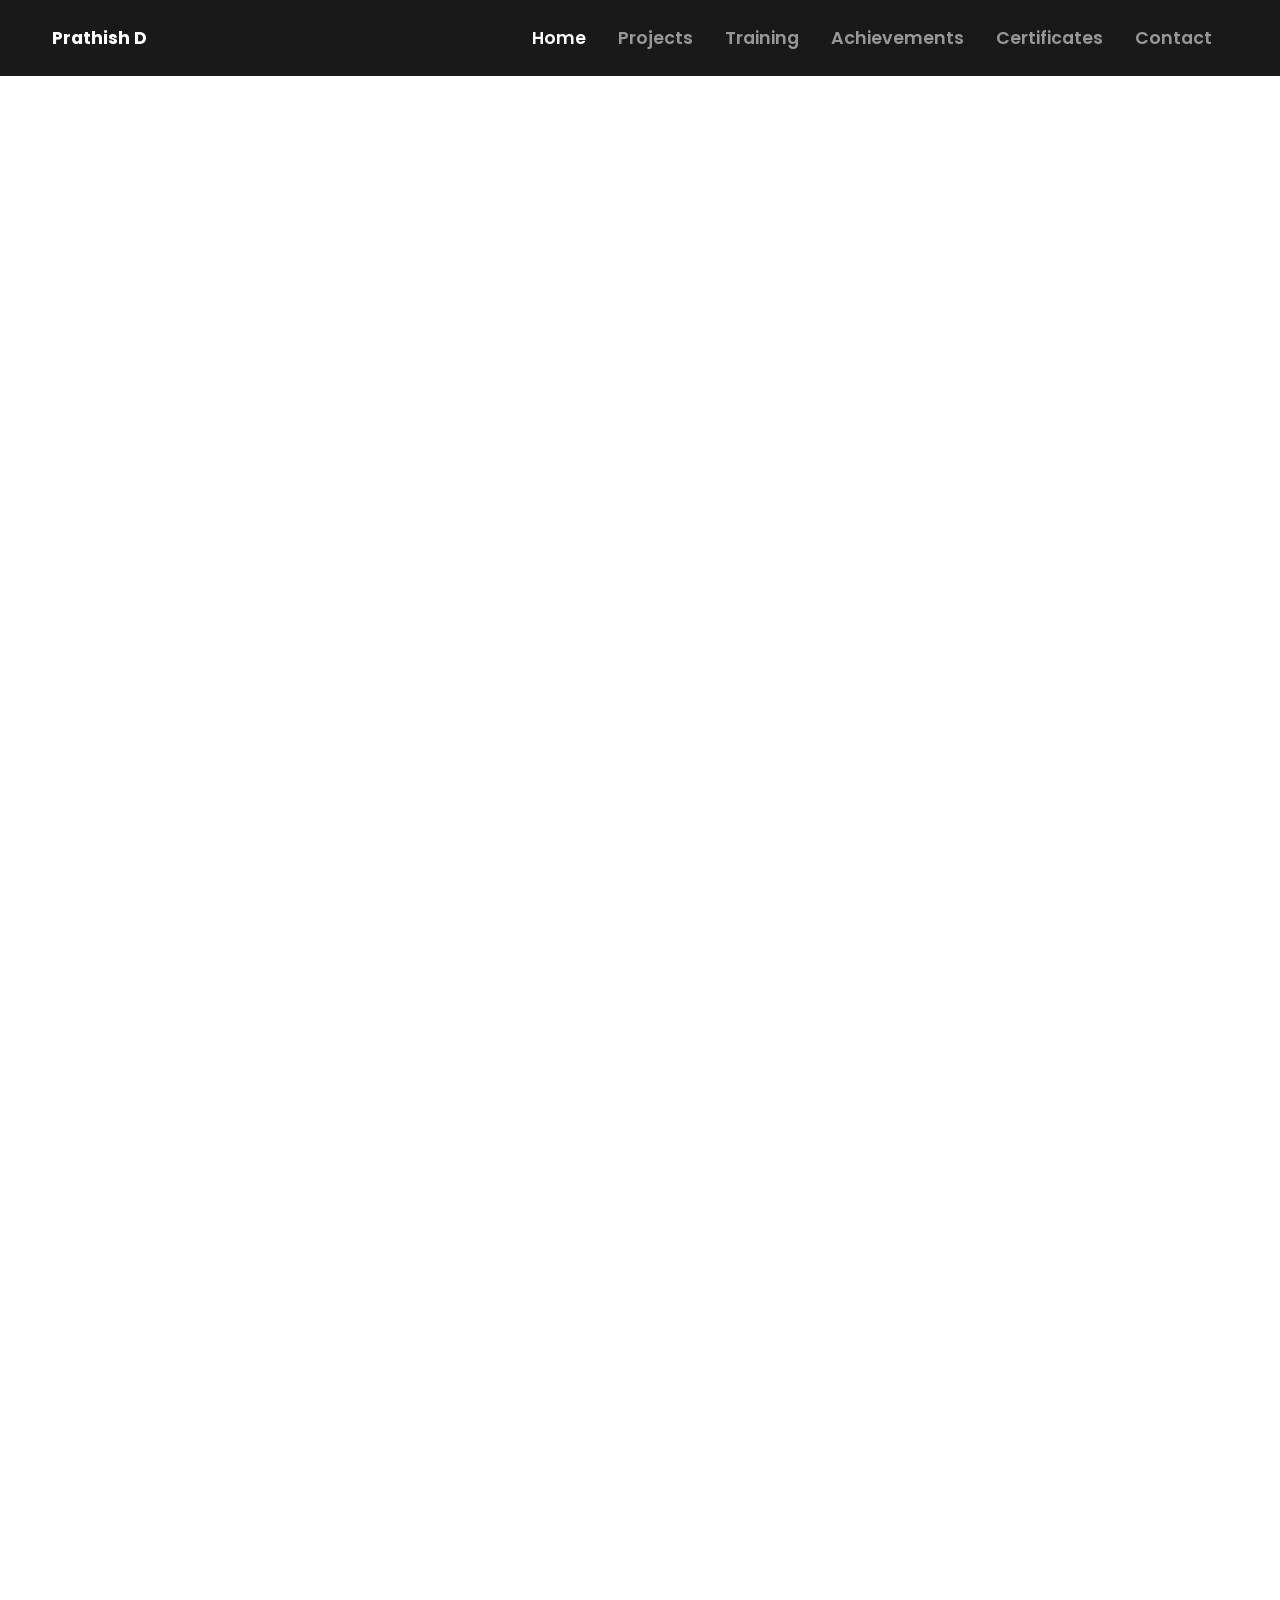
==== index.html @ bc755d8d "added website code from vscode" ====
<!DOCTYPE html>
<html lang="en">
<head>
    <meta charset="UTF-8">
    <meta name="viewport" content="width=device-width, initial-scale=1.0">
    <title>D PRATHISH - Portfolio</title>
    <meta http-equiv="refresh" content="0; url=pages/home.html">
</head>
<body>
    <p>Redirecting to <a href="pages/home.html">Portfolio Home</a>...</p>
</body>
</html>
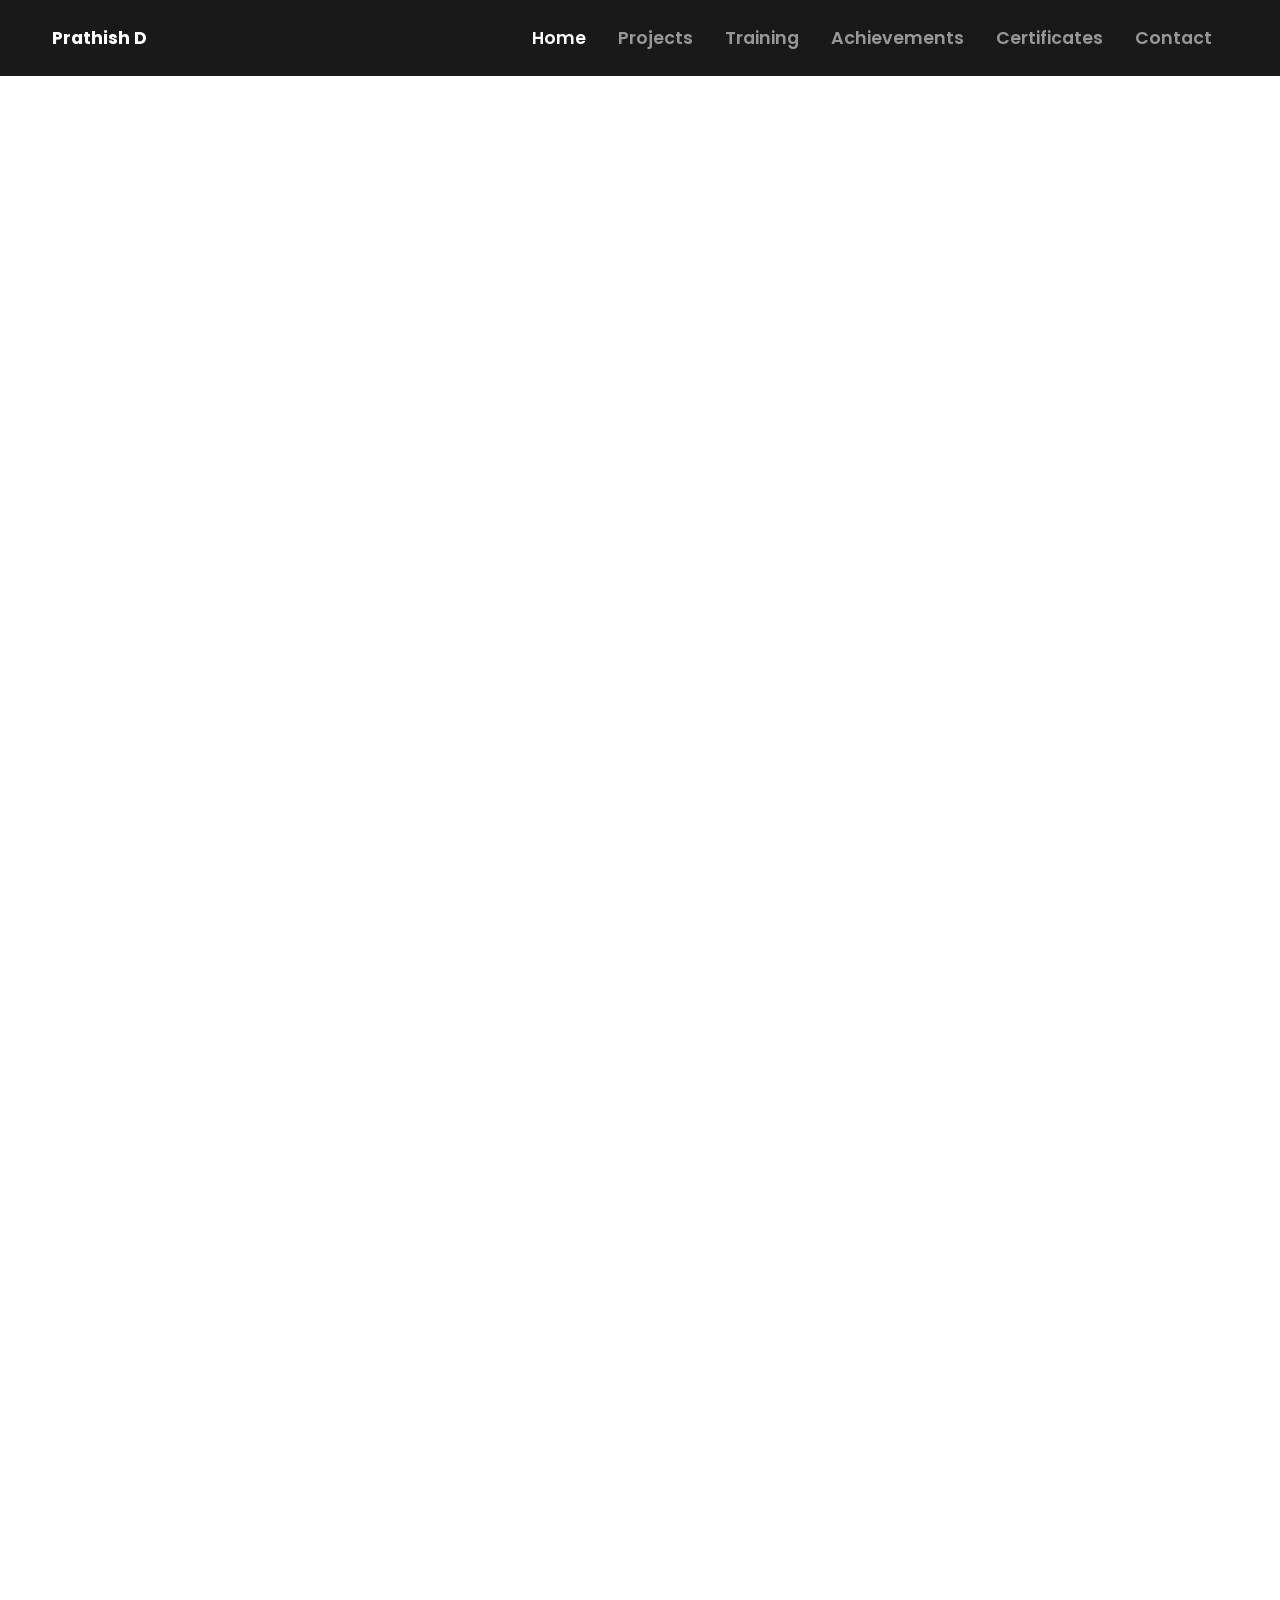
==== commit c80734d7: "Add files via upload" ====
--- a/index.html
+++ b/index.html
@@ -1,12 +1,12 @@
-<!DOCTYPE html>
-<html lang="en">
-<head>
-    <meta charset="UTF-8">
-    <meta name="viewport" content="width=device-width, initial-scale=1.0">
-    <title>D PRATHISH - Portfolio</title>
-    <meta http-equiv="refresh" content="0; url=pages/home.html">
-</head>
-<body>
-    <p>Redirecting to <a href="pages/home.html">Portfolio Home</a>...</p>
-</body>
-</html>
+<!DOCTYPE html>
+<html lang="en">
+<head>
+    <meta charset="UTF-8">
+    <meta name="viewport" content="width=device-width, initial-scale=1.0">
+    <title>D PRATHISH - Portfolio</title>
+    <meta http-equiv="refresh" content="0; url=pages/home.html">
+</head>
+<body>
+    <p>Redirecting to <a href="pages/home.html">Portfolio Home</a>...</p>
+</body>
+</html>
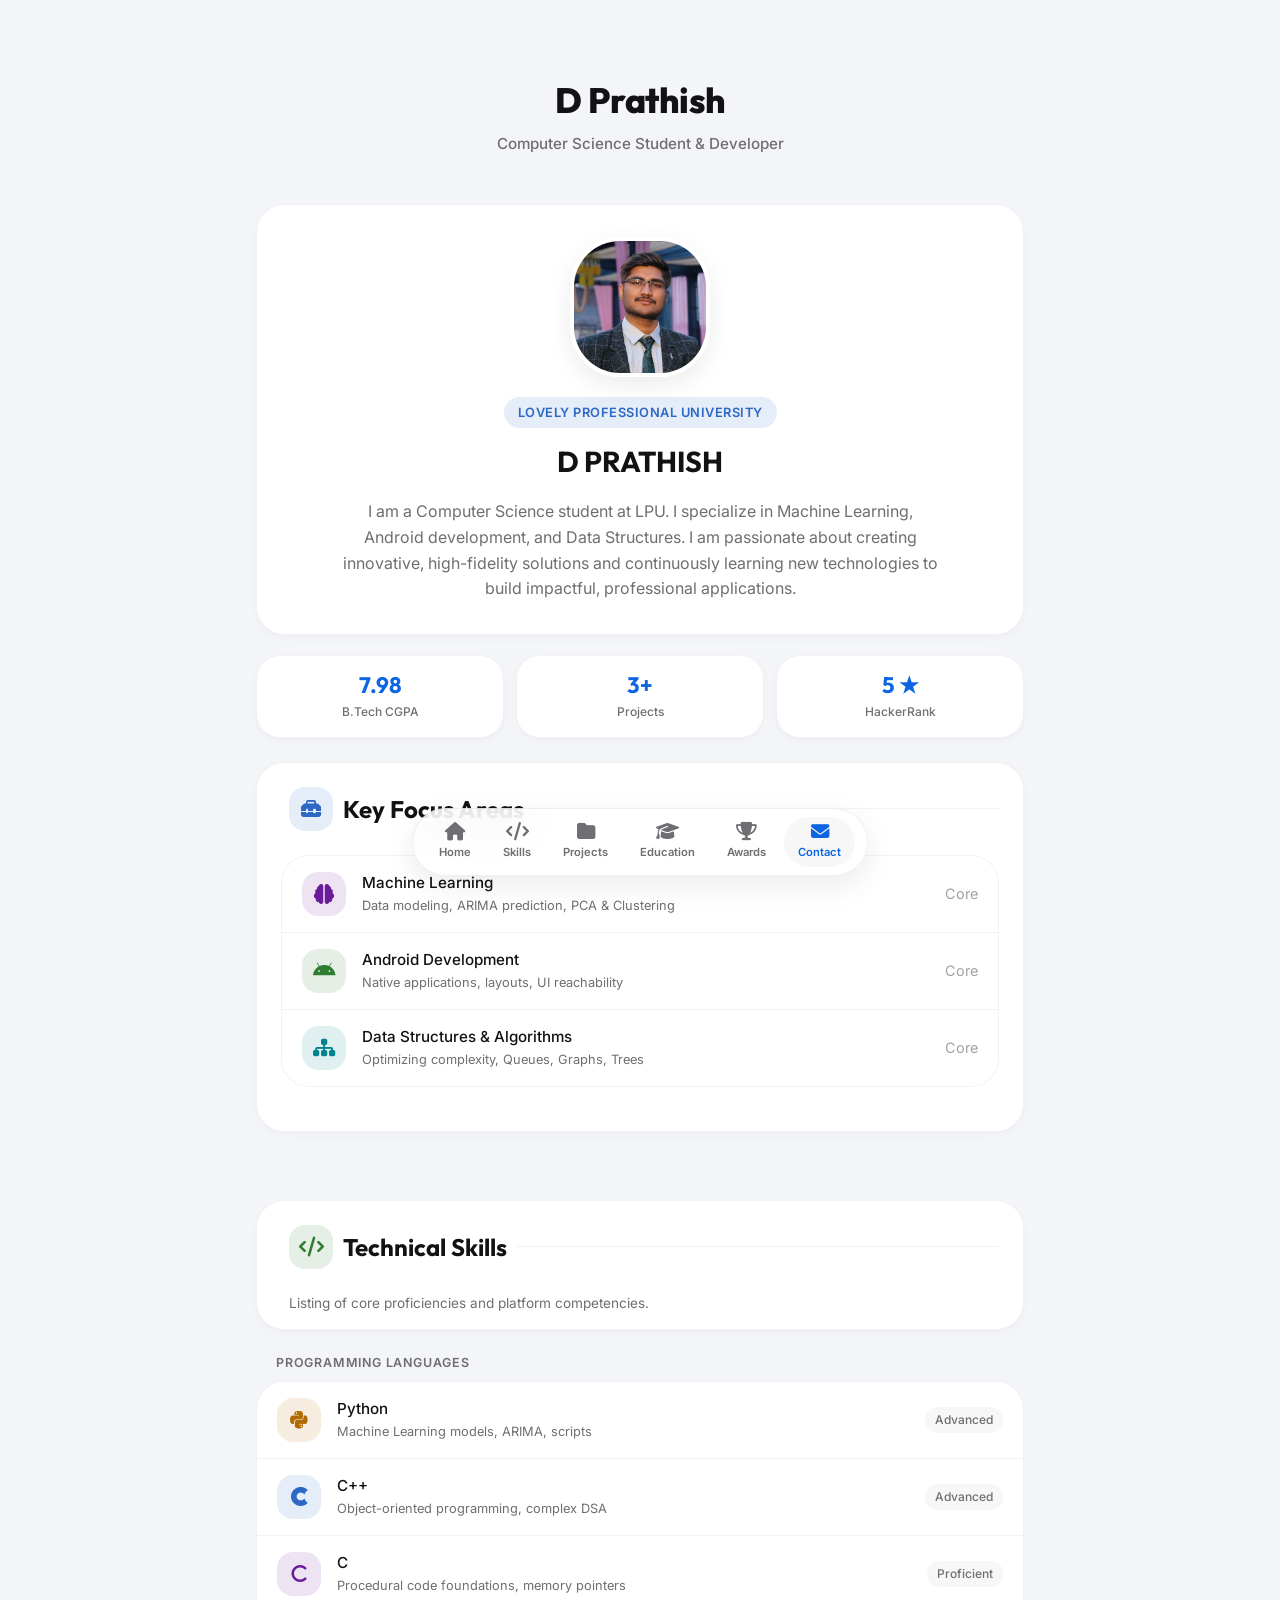
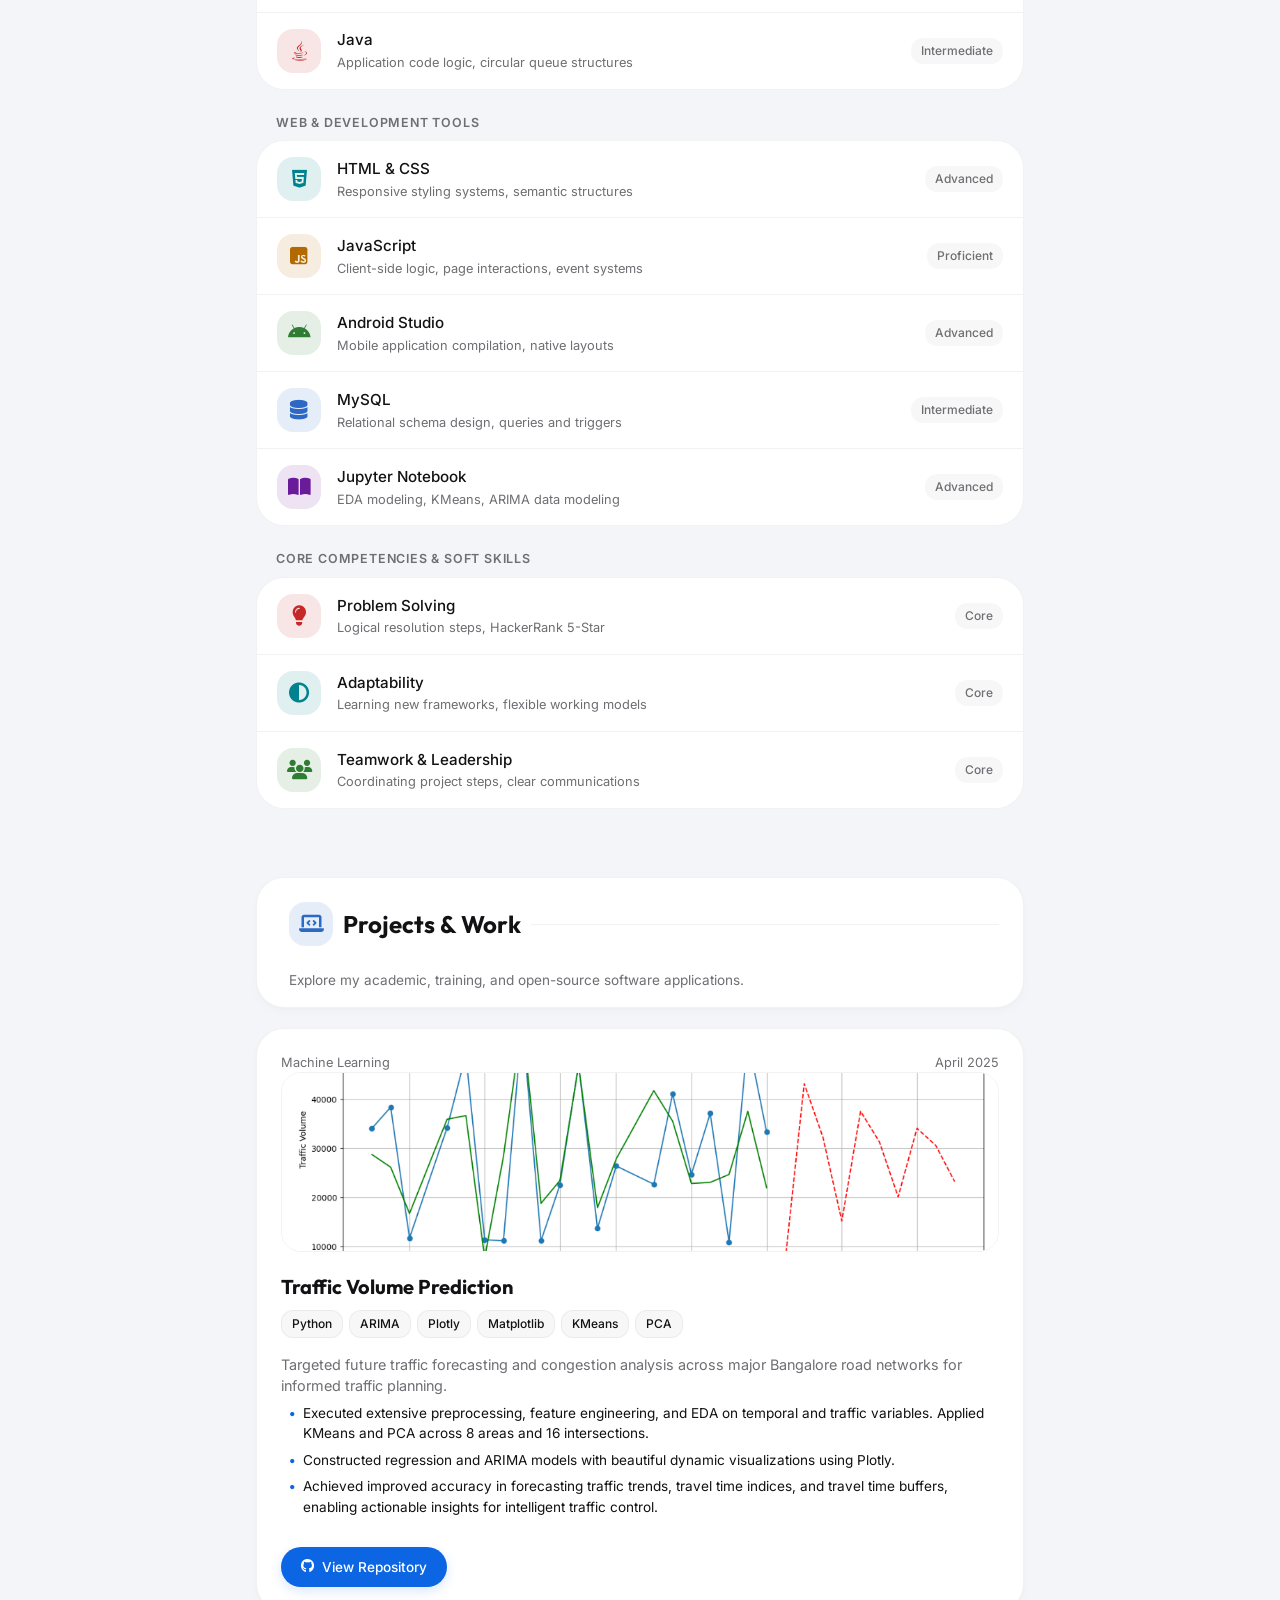
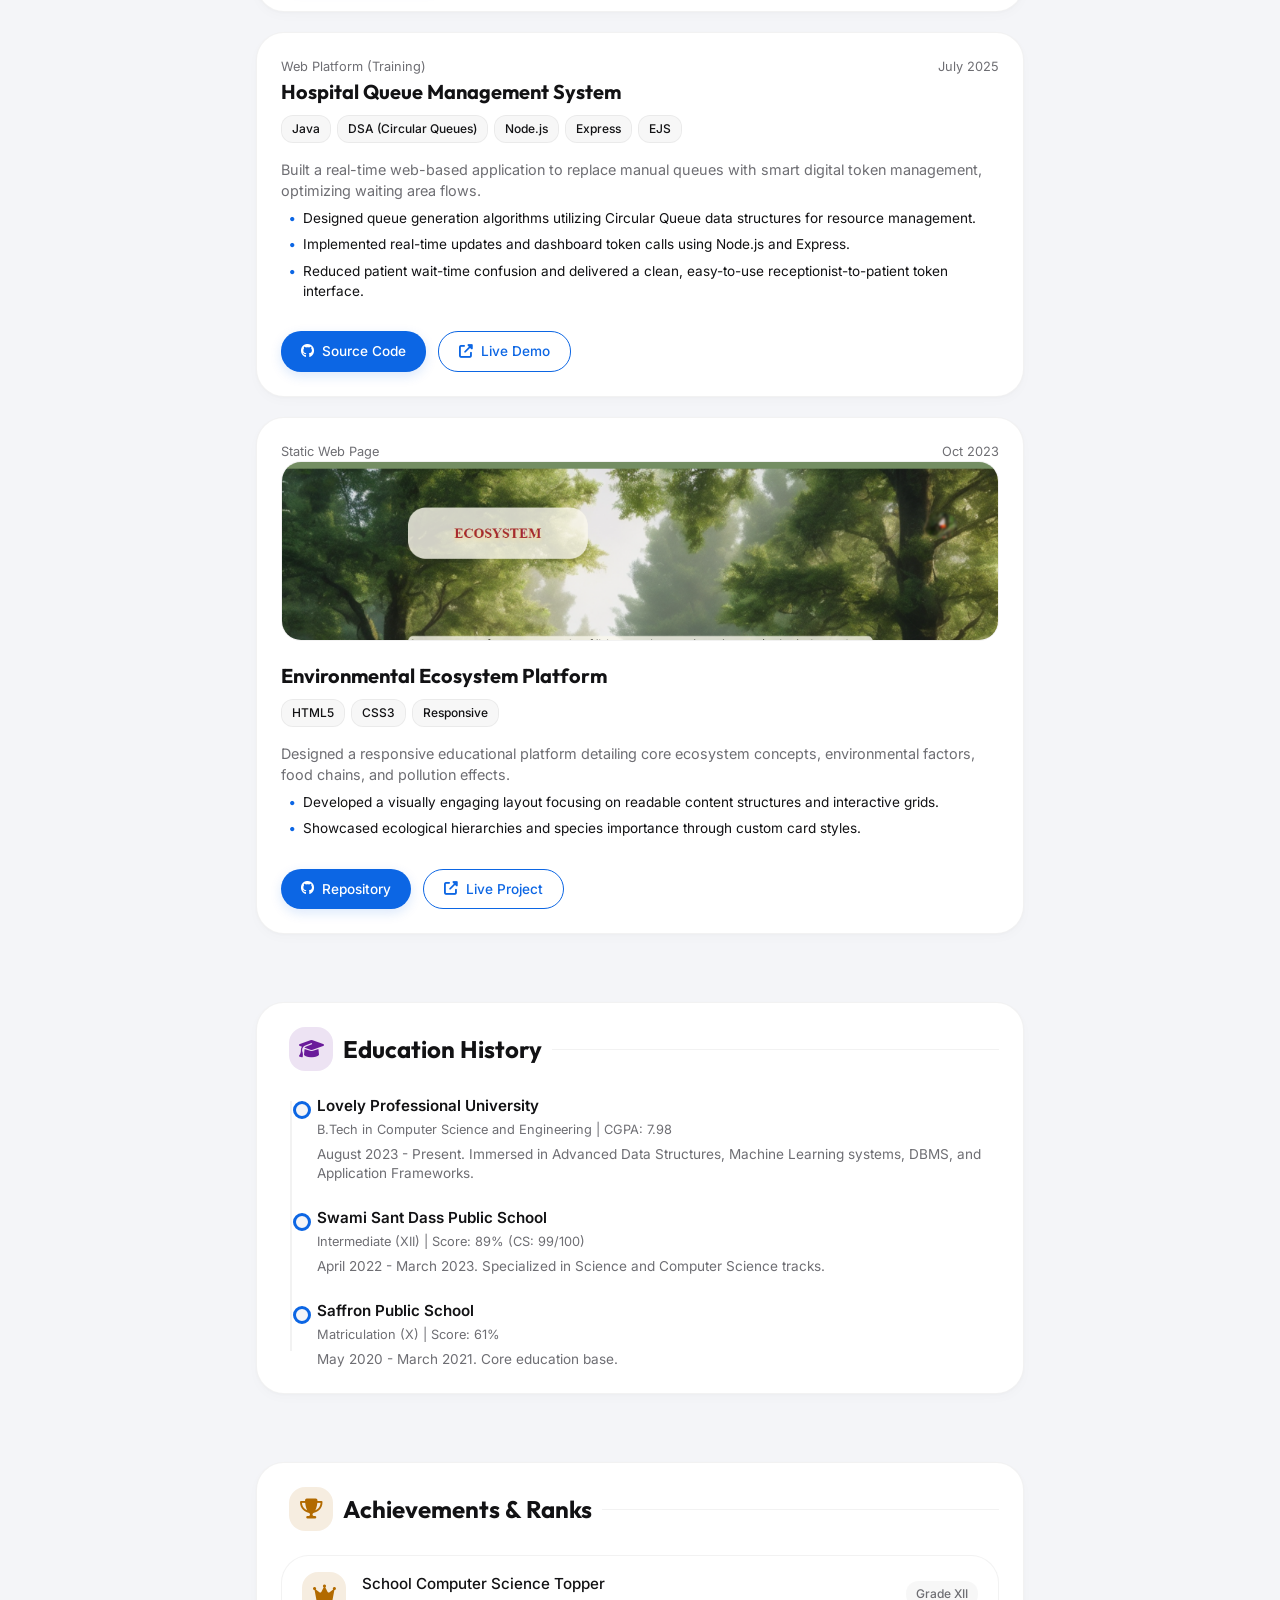
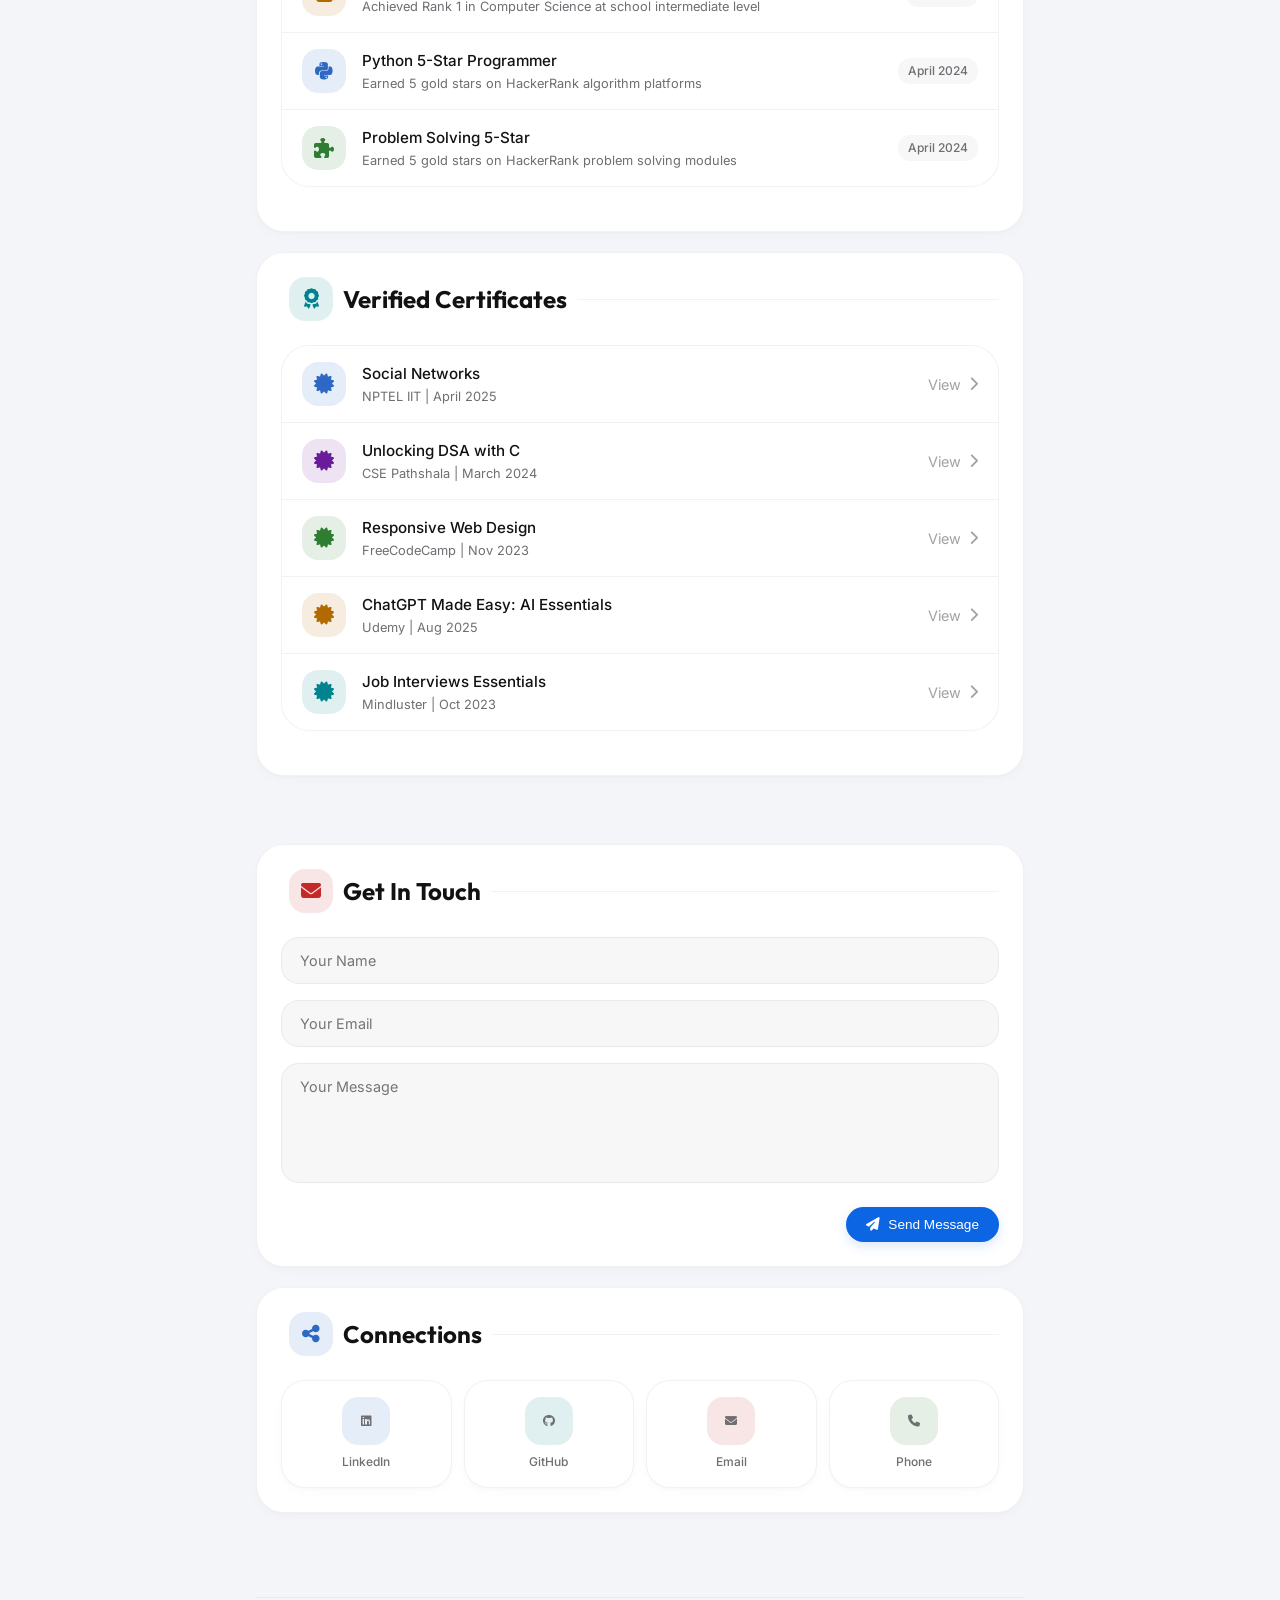
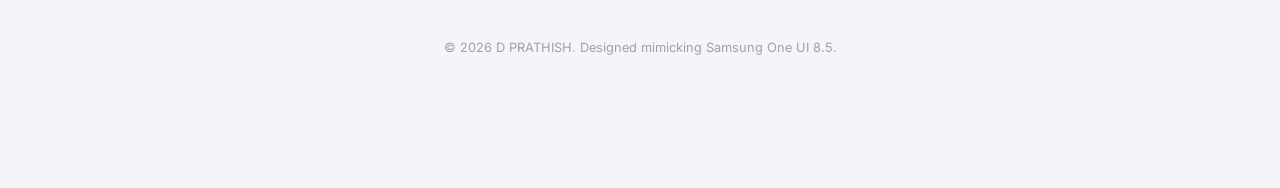
==== commit 137bc512: "updated new" ====
--- a/index.html
+++ b/index.html
@@ -1,12 +1,734 @@
-<!DOCTYPE html>
-<html lang="en">
-<head>
-    <meta charset="UTF-8">
-    <meta name="viewport" content="width=device-width, initial-scale=1.0">
-    <title>D PRATHISH - Portfolio</title>
-    <meta http-equiv="refresh" content="0; url=pages/home.html">
-</head>
-<body>
-    <p>Redirecting to <a href="pages/home.html">Portfolio Home</a>...</p>
-</body>
-</html>
+<!DOCTYPE html>
+<html lang="en">
+<head>
+  <meta charset="UTF-8">
+  <meta name="viewport" content="width=device-width, initial-scale=1.0, maximum-scale=5.0">
+  <title>D PRATHISH | Portfolio</title>
+  <meta name="description" content="Portfolio of D Prathish, a Computer Science student at LPU specializing in Machine Learning, Android Development, and Data Structures.">
+  
+  <!-- FontAwesome Icons -->
+  <link rel="stylesheet" href="https://cdnjs.cloudflare.com/ajax/libs/font-awesome/6.5.1/css/all.min.css">
+  
+  <!-- Samsung One UI 8.5 Custom Stylesheet -->
+  <link rel="stylesheet" href="./styles/oneui.css">
+  
+  <style>
+    /* Section specific overrides and enhancements */
+    section {
+      scroll-margin-top: 80px; /* Offset for sticky bar */
+      padding-top: 24px;
+      padding-bottom: 24px;
+    }
+    
+    /* Profile Pic Layout */
+    .profile-card {
+      position: relative;
+    }
+    
+    /* Project Card Image preview */
+    .project-preview {
+      width: 100%;
+      height: 180px;
+      object-fit: cover;
+      border-radius: 20px;
+      margin-bottom: 14px;
+      border: 1px solid var(--border-color);
+    }
+    
+    /* Skills Category Controller */
+    .skills-grid {
+      display: grid;
+      grid-template-columns: 1fr;
+      gap: 16px;
+      transition: all 0.3s ease;
+    }
+    
+    @media (min-width: 768px) {
+      .skills-grid {
+        grid-template-columns: repeat(2, 1fr);
+        gap: 24px;
+      }
+      
+      .oneui-timeline {
+        padding-left: 36px;
+      }
+    }
+  </style>
+</head>
+<body>
+
+  <!-- Sticky Top Nav Bar (Fades in on scroll in One UI style) -->
+  <div class="oneui-sticky-bar" id="stickyBar">
+    <div class="oneui-sticky-title">D Prathish</div>
+    <div style="display: flex; align-items: center; gap: 16px;">
+      <!-- Light/Dark Toggle Switch -->
+      <label class="switch" title="Toggle Theme">
+        <input type="checkbox" id="themeToggleCheckbox">
+        <span class="slider"></span>
+      </label>
+    </div>
+  </div>
+
+  <!-- One UI Collapsible Header (Large Header) -->
+  <div class="oneui-header-container">
+    <div class="oneui-container">
+      <div class="oneui-header" id="oneuiHeader">
+        <div class="oneui-header-inner">
+          <div class="oneui-header-title" id="headerTitle">D Prathish</div>
+          <div class="oneui-header-subtitle" id="headerSubtitle">Computer Science Student &amp; Developer</div>
+        </div>
+      </div>
+    </div>
+  </div>
+
+  <!-- Main Content Container -->
+  <main class="oneui-container">
+
+    <!-- HOME / HERO SECTION -->
+    <section id="home">
+      <!-- Hero Focus Block -->
+      <div class="focus-block oneui-hero-card">
+        <div class="oneui-profile-container">
+          <img src="./profile_pic.jpg" alt="D Prathish profile image" class="oneui-profile-pic">
+        </div>
+        <span class="oneui-hero-badge">Lovely Professional University</span>
+        <h1 style="font-family: var(--font-title); font-size: 1.8rem; font-weight: 700; margin-bottom: 8px;">D PRATHISH</h1>
+        <p class="oneui-hero-desc">
+          I am a Computer Science student at LPU. I specialize in Machine Learning, Android development, and Data Structures. I am passionate about creating innovative, high-fidelity solutions and continuously learning new technologies to build impactful, professional applications.
+        </p>
+      </div>
+
+      <!-- Quick Dashboard Grid -->
+      <div class="status-grid">
+        <div class="status-card">
+          <div class="status-val">7.98</div>
+          <div class="status-label">B.Tech CGPA</div>
+        </div>
+        <div class="status-card">
+          <div class="status-val">3+</div>
+          <div class="status-label">Projects</div>
+        </div>
+        <div class="status-card">
+          <a href="https://www.hackerrank.com/profile/prathishdevendr1" target="_blank" style="text-decoration: none;">
+            <div class="status-val">5 ★</div>
+            <div class="status-label">HackerRank</div>
+          </a>
+        </div>
+      </div>
+
+      <!-- Key Tools Focus Block -->
+      <div class="focus-block">
+        <div class="section-title">
+          <span class="squircle sq-blue"><i class="fas fa-toolbox"></i></span> Key Focus Areas
+        </div>
+        <div class="settings-list">
+          <div class="settings-item">
+            <div class="settings-item-left">
+              <span class="squircle sq-purple"><i class="fas fa-brain"></i></span>
+              <div>
+                <div class="settings-item-title">Machine Learning</div>
+                <div class="settings-item-desc">Data modeling, ARIMA prediction, PCA &amp; Clustering</div>
+              </div>
+            </div>
+            <div class="settings-item-right">Core</div>
+          </div>
+          <div class="settings-item">
+            <div class="settings-item-left">
+              <span class="squircle sq-green"><i class="fab fa-android"></i></span>
+              <div>
+                <div class="settings-item-title">Android Development</div>
+                <div class="settings-item-desc">Native applications, layouts, UI reachability</div>
+              </div>
+            </div>
+            <div class="settings-item-right">Core</div>
+          </div>
+          <div class="settings-item">
+            <div class="settings-item-left">
+              <span class="squircle sq-cyan"><i class="fas fa-sitemap"></i></span>
+              <div>
+                <div class="settings-item-title">Data Structures &amp; Algorithms</div>
+                <div class="settings-item-desc">Optimizing complexity, Queues, Graphs, Trees</div>
+              </div>
+            </div>
+            <div class="settings-item-right">Core</div>
+          </div>
+        </div>
+      </div>
+    </section>
+
+    <!-- SKILLS SECTION -->
+    <section id="skills">
+      <div class="focus-block" style="padding-bottom: 8px;">
+        <div class="section-title">
+          <span class="squircle sq-green"><i class="fas fa-code"></i></span> Technical Skills
+        </div>
+        <p style="font-size: 0.85rem; color: var(--text-secondary); margin-bottom: 8px; padding-left: 8px;">
+          Listing of core proficiencies and platform competencies.
+        </p>
+      </div>
+
+      <!-- Languages Settings Group -->
+      <div class="settings-list-header">Programming Languages</div>
+      <div class="settings-list">
+        <div class="settings-item">
+          <div class="settings-item-left">
+            <span class="squircle sq-yellow"><i class="fab fa-python"></i></span>
+            <div>
+              <div class="settings-item-title">Python</div>
+              <div class="settings-item-desc">Machine Learning models, ARIMA, scripts</div>
+            </div>
+          </div>
+          <div class="settings-item-right">
+            <span class="settings-badge">Advanced</span>
+          </div>
+        </div>
+        <div class="settings-item">
+          <div class="settings-item-left">
+            <span class="squircle sq-blue"><i class="fab fa-cuttlefish"></i></span>
+            <div>
+              <div class="settings-item-title">C++</div>
+              <div class="settings-item-desc">Object-oriented programming, complex DSA</div>
+            </div>
+          </div>
+          <div class="settings-item-right">
+            <span class="settings-badge">Advanced</span>
+          </div>
+        </div>
+        <div class="settings-item">
+          <div class="settings-item-left">
+            <span class="squircle sq-purple"><i class="fas fa-c"></i></span>
+            <div>
+              <div class="settings-item-title">C</div>
+              <div class="settings-item-desc">Procedural code foundations, memory pointers</div>
+            </div>
+          </div>
+          <div class="settings-item-right">
+            <span class="settings-badge">Proficient</span>
+          </div>
+        </div>
+        <div class="settings-item">
+          <div class="settings-item-left">
+            <span class="squircle sq-red"><i class="fab fa-java"></i></span>
+            <div>
+              <div class="settings-item-title">Java</div>
+              <div class="settings-item-desc">Application code logic, circular queue structures</div>
+            </div>
+          </div>
+          <div class="settings-item-right">
+            <span class="settings-badge">Intermediate</span>
+          </div>
+        </div>
+      </div>
+
+      <!-- Web & Development Tools Group -->
+      <div class="settings-list-header">Web &amp; Development Tools</div>
+      <div class="settings-list">
+        <div class="settings-item">
+          <div class="settings-item-left">
+            <span class="squircle sq-cyan"><i class="fab fa-html5"></i></span>
+            <div>
+              <div class="settings-item-title">HTML &amp; CSS</div>
+              <div class="settings-item-desc">Responsive styling systems, semantic structures</div>
+            </div>
+          </div>
+          <div class="settings-item-right">
+            <span class="settings-badge">Advanced</span>
+          </div>
+        </div>
+        <div class="settings-item">
+          <div class="settings-item-left">
+            <span class="squircle sq-yellow"><i class="fab fa-js-square"></i></span>
+            <div>
+              <div class="settings-item-title">JavaScript</div>
+              <div class="settings-item-desc">Client-side logic, page interactions, event systems</div>
+            </div>
+          </div>
+          <div class="settings-item-right">
+            <span class="settings-badge">Proficient</span>
+          </div>
+        </div>
+        <div class="settings-item">
+          <div class="settings-item-left">
+            <span class="squircle sq-green"><i class="fab fa-android"></i></span>
+            <div>
+              <div class="settings-item-title">Android Studio</div>
+              <div class="settings-item-desc">Mobile application compilation, native layouts</div>
+            </div>
+          </div>
+          <div class="settings-item-right">
+            <span class="settings-badge">Advanced</span>
+          </div>
+        </div>
+        <div class="settings-item">
+          <div class="settings-item-left">
+            <span class="squircle sq-blue"><i class="fas fa-database"></i></span>
+            <div>
+              <div class="settings-item-title">MySQL</div>
+              <div class="settings-item-desc">Relational schema design, queries and triggers</div>
+            </div>
+          </div>
+          <div class="settings-item-right">
+            <span class="settings-badge">Intermediate</span>
+          </div>
+        </div>
+        <div class="settings-item">
+          <div class="settings-item-left">
+            <span class="squircle sq-purple"><i class="fas fa-book-open"></i></span>
+            <div>
+              <div class="settings-item-title">Jupyter Notebook</div>
+              <div class="settings-item-desc">EDA modeling, KMeans, ARIMA data modeling</div>
+            </div>
+          </div>
+          <div class="settings-item-right">
+            <span class="settings-badge">Advanced</span>
+          </div>
+        </div>
+      </div>
+
+      <!-- Core Capabilities & Soft Skills Group -->
+      <div class="settings-list-header">Core Competencies &amp; Soft Skills</div>
+      <div class="settings-list">
+        <div class="settings-item">
+          <div class="settings-item-left">
+            <span class="squircle sq-red"><i class="fas fa-lightbulb"></i></span>
+            <div>
+              <div class="settings-item-title">Problem Solving</div>
+              <div class="settings-item-desc">Logical resolution steps, HackerRank 5-Star</div>
+            </div>
+          </div>
+          <div class="settings-item-right">
+            <span class="settings-badge">Core</span>
+          </div>
+        </div>
+        <div class="settings-item">
+          <div class="settings-item-left">
+            <span class="squircle sq-cyan"><i class="fas fa-adjust"></i></span>
+            <div>
+              <div class="settings-item-title">Adaptability</div>
+              <div class="settings-item-desc">Learning new frameworks, flexible working models</div>
+            </div>
+          </div>
+          <div class="settings-item-right">
+            <span class="settings-badge">Core</span>
+          </div>
+        </div>
+        <div class="settings-item">
+          <div class="settings-item-left">
+            <span class="squircle sq-green"><i class="fas fa-users"></i></span>
+            <div>
+              <div class="settings-item-title">Teamwork &amp; Leadership</div>
+              <div class="settings-item-desc">Coordinating project steps, clear communications</div>
+            </div>
+          </div>
+          <div class="settings-item-right">
+            <span class="settings-badge">Core</span>
+          </div>
+        </div>
+      </div>
+    </section>
+
+    <!-- PROJECTS SECTION -->
+    <section id="projects">
+      <div class="focus-block" style="padding-bottom: 8px; margin-bottom: 20px;">
+        <div class="section-title">
+          <span class="squircle sq-blue"><i class="fas fa-laptop-code"></i></span> Projects &amp; Work
+        </div>
+        <p style="font-size: 0.85rem; color: var(--text-secondary); margin-bottom: 8px; padding-left: 8px;">
+          Explore my academic, training, and open-source software applications.
+        </p>
+      </div>
+
+      <!-- Project 1: Traffic Predictor -->
+      <div class="focus-block project-card">
+        <div>
+          <div class="project-meta">
+            <span>Machine Learning</span>
+            <span>April 2025</span>
+          </div>
+          <img src="./images/trafficVolumePrediction.png" alt="Traffic Volume Prediction Dashboard Preview" class="project-preview">
+          <h3 class="project-title">Traffic Volume Prediction</h3>
+          <div class="tech-badges">
+            <span class="tech-badge">Python</span>
+            <span class="tech-badge">ARIMA</span>
+            <span class="tech-badge">Plotly</span>
+            <span class="tech-badge">Matplotlib</span>
+            <span class="tech-badge">KMeans</span>
+            <span class="tech-badge">PCA</span>
+          </div>
+        </div>
+        <div>
+          <p class="project-desc">Targeted future traffic forecasting and congestion analysis across major Bangalore road networks for informed traffic planning.</p>
+          <div class="project-bullet">Executed extensive preprocessing, feature engineering, and EDA on temporal and traffic variables. Applied KMeans and PCA across 8 areas and 16 intersections.</div>
+          <div class="project-bullet">Constructed regression and ARIMA models with beautiful dynamic visualizations using Plotly.</div>
+          <div class="project-bullet">Achieved improved accuracy in forecasting traffic trends, travel time indices, and travel time buffers, enabling actionable insights for intelligent traffic control.</div>
+        </div>
+        <div class="btn-group-custom">
+          <a href="https://github.com/prathishdevendran/MACHINE-LEANRING-projects/blob/main/Traffic-volume-prediction/TrafficVolumePrediction%20on%20big%20data.ipynb" target="_blank" class="oneui-btn">
+            <i class="fab fa-github"></i> View Repository
+          </a>
+        </div>
+      </div>
+
+      <!-- Project 2: Queue System (Training) -->
+      <div class="focus-block project-card">
+        <div>
+          <div class="project-meta">
+            <span>Web Platform (Training)</span>
+            <span>July 2025</span>
+          </div>
+          <h3 class="project-title">Hospital Queue Management System</h3>
+          <div class="tech-badges">
+            <span class="tech-badge">Java</span>
+            <span class="tech-badge">DSA (Circular Queues)</span>
+            <span class="tech-badge">Node.js</span>
+            <span class="tech-badge">Express</span>
+            <span class="tech-badge">EJS</span>
+          </div>
+        </div>
+        <div>
+          <p class="project-desc">Built a real-time web-based application to replace manual queues with smart digital token management, optimizing waiting area flows.</p>
+          <div class="project-bullet">Designed queue generation algorithms utilizing Circular Queue data structures for resource management.</div>
+          <div class="project-bullet">Implemented real-time updates and dashboard token calls using Node.js and Express.</div>
+          <div class="project-bullet">Reduced patient wait-time confusion and delivered a clean, easy-to-use receptionist-to-patient token interface.</div>
+        </div>
+        <div class="btn-group-custom">
+          <a href="https://github.com/prathishdevendran/Digital_Queue_system-using-nodejs" target="_blank" class="oneui-btn">
+            <i class="fab fa-github"></i> Source Code
+          </a>
+          <a href="https://digital-queue-system-using-nodejs.onrender.com/" target="_blank" class="oneui-btn-outline">
+            <i class="fas fa-external-link-alt"></i> Live Demo
+          </a>
+        </div>
+      </div>
+
+      <!-- Project 3: Ecosystem -->
+      <div class="focus-block project-card">
+        <div>
+          <div class="project-meta">
+            <span>Static Web Page</span>
+            <span>Oct 2023</span>
+          </div>
+          <img src="./images/Ecosystem.jpg" alt="Ecosystem environmental Factors website Preview" class="project-preview">
+          <h3 class="project-title">Environmental Ecosystem Platform</h3>
+          <div class="tech-badges">
+            <span class="tech-badge">HTML5</span>
+            <span class="tech-badge">CSS3</span>
+            <span class="tech-badge">Responsive</span>
+          </div>
+        </div>
+        <div>
+          <p class="project-desc">Designed a responsive educational platform detailing core ecosystem concepts, environmental factors, food chains, and pollution effects.</p>
+          <div class="project-bullet">Developed a visually engaging layout focusing on readable content structures and interactive grids.</div>
+          <div class="project-bullet">Showcased ecological hierarchies and species importance through custom card styles.</div>
+        </div>
+        <div class="btn-group-custom">
+          <a href="https://github.com/prathishdevendran/ecosystem-web-page" target="_blank" class="oneui-btn">
+            <i class="fab fa-github"></i> Repository
+          </a>
+          <a href="https://prathishdevendran.github.io/ecosystem-web-page/" target="_blank" class="oneui-btn-outline">
+            <i class="fas fa-external-link-alt"></i> Live Project
+          </a>
+        </div>
+      </div>
+    </section>
+
+    <!-- EDUCATION SECTION -->
+    <section id="education">
+      <div class="focus-block">
+        <div class="section-title">
+          <span class="squircle sq-purple"><i class="fas fa-graduation-cap"></i></span> Education History
+        </div>
+        <div class="oneui-timeline">
+          <div class="timeline-event">
+            <div class="timeline-title">Lovely Professional University</div>
+            <div class="timeline-sub">B.Tech in Computer Science and Engineering | CGPA: 7.98</div>
+            <div class="timeline-desc">August 2023 - Present. Immersed in Advanced Data Structures, Machine Learning systems, DBMS, and Application Frameworks.</div>
+          </div>
+          <div class="timeline-event">
+            <div class="timeline-title">Swami Sant Dass Public School</div>
+            <div class="timeline-sub">Intermediate (XII) | Score: 89% (CS: 99/100)</div>
+            <div class="timeline-desc">April 2022 - March 2023. Specialized in Science and Computer Science tracks.</div>
+          </div>
+          <div class="timeline-event">
+            <div class="timeline-title">Saffron Public School</div>
+            <div class="timeline-sub">Matriculation (X) | Score: 61%</div>
+            <div class="timeline-desc">May 2020 - March 2021. Core education base.</div>
+          </div>
+        </div>
+      </div>
+    </section>
+
+    <!-- ACHIEVEMENTS & CERTIFICATES SECTION -->
+    <section id="achievements">
+      <div class="focus-block">
+        <div class="section-title">
+          <span class="squircle sq-yellow"><i class="fas fa-trophy"></i></span> Achievements &amp; Ranks
+        </div>
+        <div class="settings-list">
+          <div class="settings-item">
+            <div class="settings-item-left">
+              <span class="squircle sq-yellow"><i class="fas fa-crown"></i></span>
+              <div>
+                <div class="settings-item-title">School Computer Science Topper</div>
+                <div class="settings-item-desc">Achieved Rank 1 in Computer Science at school intermediate level</div>
+              </div>
+            </div>
+            <div class="settings-badge">Grade XII</div>
+          </div>
+          <div class="settings-item">
+            <div class="settings-item-left">
+              <span class="squircle sq-blue"><i class="fab fa-python"></i></span>
+              <div>
+                <div class="settings-item-title">Python 5-Star Programmer</div>
+                <div class="settings-item-desc">Earned 5 gold stars on HackerRank algorithm platforms</div>
+              </div>
+            </div>
+            <div class="settings-badge">April 2024</div>
+          </div>
+          <div class="settings-item">
+            <div class="settings-item-left">
+              <span class="squircle sq-green"><i class="fas fa-puzzle-piece"></i></span>
+              <div>
+                <div class="settings-item-title">Problem Solving 5-Star</div>
+                <div class="settings-item-desc">Earned 5 gold stars on HackerRank problem solving modules</div>
+              </div>
+            </div>
+            <div class="settings-badge">April 2024</div>
+          </div>
+        </div>
+      </div>
+
+      <div class="focus-block">
+        <div class="section-title">
+          <span class="squircle sq-cyan"><i class="fas fa-award"></i></span> Verified Certificates
+        </div>
+        <div class="settings-list">
+          <a href="https://archive.nptel.ac.in/content/noc/NOC25/SEM1/Ecertificates/106/noc25-cs65/Course/NPTEL25CS65S64750120004445570.pdf" target="_blank" class="settings-item">
+            <div class="settings-item-left">
+              <span class="squircle sq-blue"><i class="fas fa-certificate"></i></span>
+              <div>
+                <div class="settings-item-title">Social Networks</div>
+                <div class="settings-item-desc">NPTEL IIT | April 2025</div>
+              </div>
+            </div>
+            <div class="settings-item-right">
+              <span>View</span> <i class="fas fa-chevron-right"></i>
+            </div>
+          </a>
+          <a href="https://github.com/prathishdevendran/Portfolio/blob/main/Unlocking%20DSA%20with%20C.jpg" target="_blank" class="settings-item">
+            <div class="settings-item-left">
+              <span class="squircle sq-purple"><i class="fas fa-certificate"></i></span>
+              <div>
+                <div class="settings-item-title">Unlocking DSA with C</div>
+                <div class="settings-item-desc">CSE Pathshala | March 2024</div>
+              </div>
+            </div>
+            <div class="settings-item-right">
+              <span>View</span> <i class="fas fa-chevron-right"></i>
+            </div>
+          </a>
+          <a href="https://www.freecodecamp.org/certification/fcc5c9cffb8-1190-4a54-a6aa-40f7a3cee440/responsive-web-design" target="_blank" class="settings-item">
+            <div class="settings-item-left">
+              <span class="squircle sq-green"><i class="fas fa-certificate"></i></span>
+              <div>
+                <div class="settings-item-title">Responsive Web Design</div>
+                <div class="settings-item-desc">FreeCodeCamp | Nov 2023</div>
+              </div>
+            </div>
+            <div class="settings-item-right">
+              <span>View</span> <i class="fas fa-chevron-right"></i>
+            </div>
+          </a>
+          <a href="https://www.udemy.com/certificate/UC-0f213fbf-dea9-4f6c-9235-3e6fd2099d9c/" target="_blank" class="settings-item">
+            <div class="settings-item-left">
+              <span class="squircle sq-yellow"><i class="fas fa-certificate"></i></span>
+              <div>
+                <div class="settings-item-title">ChatGPT Made Easy: AI Essentials</div>
+                <div class="settings-item-desc">Udemy | Aug 2025</div>
+              </div>
+            </div>
+            <div class="settings-item-right">
+              <span>View</span> <i class="fas fa-chevron-right"></i>
+            </div>
+          </a>
+          <a href="https://www.mindluster.com/student/certificate/12696255170" target="_blank" class="settings-item">
+            <div class="settings-item-left">
+              <span class="squircle sq-cyan"><i class="fas fa-certificate"></i></span>
+              <div>
+                <div class="settings-item-title">Job Interviews Essentials</div>
+                <div class="settings-item-desc">Mindluster | Oct 2023</div>
+              </div>
+            </div>
+            <div class="settings-item-right">
+              <span>View</span> <i class="fas fa-chevron-right"></i>
+            </div>
+          </a>
+        </div>
+      </div>
+    </section>
+
+    <!-- CONTACT SECTION -->
+    <section id="contact">
+      <div class="focus-block">
+        <div class="section-title">
+          <span class="squircle sq-red"><i class="fas fa-envelope"></i></span> Get In Touch
+        </div>
+        <form id="oneuiContactForm">
+          <div class="oneui-form-group">
+            <input type="text" id="contactName" class="oneui-input" placeholder="Your Name" required>
+          </div>
+          <div class="oneui-form-group">
+            <input type="email" id="contactEmail" class="oneui-input" placeholder="Your Email" required>
+          </div>
+          <div class="oneui-form-group">
+            <textarea id="contactMessage" class="oneui-input" placeholder="Your Message" required></textarea>
+          </div>
+          <div style="text-align: right; margin-top: 18px;">
+            <button type="submit" class="oneui-btn">
+              <i class="fas fa-paper-plane"></i> Send Message
+            </button>
+          </div>
+        </form>
+      </div>
+
+      <!-- Quick Connections settings list style -->
+      <div class="focus-block">
+        <div class="section-title">
+          <span class="squircle sq-blue"><i class="fas fa-share-nodes"></i></span> Connections
+        </div>
+        <div class="oneui-social-grid">
+          <a href="https://linkedin.com/in/prathish-d-997065284/" target="_blank" class="social-card">
+            <span class="squircle sq-blue" style="width: 48px; height: 48px;"><i class="fab fa-linkedin"></i></span>
+            <span>LinkedIn</span>
+          </a>
+          <a href="https://github.com/prathishdevendran/" target="_blank" class="social-card">
+            <span class="squircle sq-cyan" style="width: 48px; height: 48px;"><i class="fab fa-github"></i></span>
+            <span>GitHub</span>
+          </a>
+          <a href="mailto:prathishdevendran@gmail.com" class="social-card">
+            <span class="squircle sq-red" style="width: 48px; height: 48px;"><i class="fas fa-envelope"></i></span>
+            <span>Email</span>
+          </a>
+          <a href="tel:+916280784963" class="social-card">
+            <span class="squircle sq-green" style="width: 48px; height: 48px;"><i class="fas fa-phone"></i></span>
+            <span>Phone</span>
+          </a>
+        </div>
+      </div>
+    </section>
+
+    <!-- Footer -->
+    <footer class="oneui-footer">
+      <p>&copy; 2026 D PRATHISH. Designed mimicking Samsung One UI 8.5.</p>
+    </footer>
+
+  </main>
+
+  <!-- Bottom Capsule Reachability Navigation Dock -->
+  <nav class="oneui-nav-dock">
+    <a href="#home" class="dock-item active" data-sec="home">
+      <i class="fas fa-home"></i>
+      <span>Home</span>
+    </a>
+    <a href="#skills" class="dock-item" data-sec="skills">
+      <i class="fas fa-code"></i>
+      <span>Skills</span>
+    </a>
+    <a href="#projects" class="dock-item" data-sec="projects">
+      <i class="fas fa-folder"></i>
+      <span>Projects</span>
+    </a>
+    <a href="#education" class="dock-item" data-sec="education">
+      <i class="fas fa-graduation-cap"></i>
+      <span>Education</span>
+    </a>
+    <a href="#achievements" class="dock-item" data-sec="achievements">
+      <i class="fas fa-trophy"></i>
+      <span>Awards</span>
+    </a>
+    <a href="#contact" class="dock-item" data-sec="contact">
+      <i class="fas fa-envelope"></i>
+      <span>Contact</span>
+    </a>
+  </nav>
+
+  <!-- Javascript Core Logic -->
+  <script>
+    document.addEventListener('DOMContentLoaded', () => {
+      // 1. Theme Configuration
+      const themeToggle = document.getElementById('themeToggleCheckbox');
+      
+      const initTheme = () => {
+        const isDarkMode = localStorage.getItem('darkMode') === 'true';
+        themeToggle.checked = isDarkMode;
+        if (isDarkMode) {
+          document.body.classList.add('dark-mode');
+        } else {
+          document.body.classList.remove('dark-mode');
+        }
+      };
+      
+      const toggleTheme = () => {
+        const setDark = themeToggle.checked;
+        localStorage.setItem('darkMode', setDark);
+        if (setDark) {
+          document.body.classList.add('dark-mode');
+        } else {
+          document.body.classList.remove('dark-mode');
+        }
+      };
+      
+      initTheme();
+      themeToggle.addEventListener('change', toggleTheme);
+
+      // 2. Collapsing Header & Sticky Top Bar Logic
+      const stickyBar = document.getElementById('stickyBar');
+      const oneuiHeader = document.getElementById('oneuiHeader');
+      
+      window.addEventListener('scroll', () => {
+        const scrollPos = window.scrollY;
+        if (scrollPos > 60) {
+          document.body.classList.add('scrolled');
+        } else {
+          document.body.classList.remove('scrolled');
+        }
+      });
+
+      // 3. ScrollSpy & Floating Dock Active State Linker
+      const sections = document.querySelectorAll('section');
+      const dockItems = document.querySelectorAll('.dock-item');
+
+      const onScroll = () => {
+        let scrollPos = window.scrollY || document.documentElement.scrollTop;
+        // Offset scroll position slightly for better visual triggers
+        const offset = 140; 
+        
+        sections.forEach(sec => {
+          if (scrollPos >= sec.offsetTop - offset && scrollPos < sec.offsetTop + sec.offsetHeight - offset) {
+            const currentId = sec.getAttribute('id');
+            dockItems.forEach(item => {
+              item.classList.remove('active');
+              if (item.getAttribute('data-sec') === currentId) {
+                item.classList.add('active');
+              }
+            });
+          }
+        });
+      };
+      
+      window.addEventListener('scroll', onScroll);
+
+      // 4. Contact Form Submission Feedback Handler
+      const contactForm = document.getElementById('oneuiContactForm');
+      contactForm.addEventListener('submit', (e) => {
+        e.preventDefault();
+        const name = document.getElementById('contactName').value;
+        alert(`Thanks, ${name}! Your message has been sent successfully. (Demo feedback mimicking One UI toast notification)`);
+        contactForm.reset();
+      });
+    });
+
+
+  </script>
+</body>
+</html>
--- a/styles/oneui.css
+++ b/styles/oneui.css
@@ -0,0 +1,892 @@
+@import url('https://fonts.googleapis.com/css2?family=Inter:wght@300;400;500;600&family=Outfit:wght@400;500;600;700;800&display=swap');
+
+/* CSS Variables for Samsung One UI Design System */
+:root {
+  --font-title: 'Outfit', sans-serif;
+  --font-body: 'Inter', sans-serif;
+  
+  /* Primary Accent: Samsung One UI Blue */
+  --accent-color: #0c66e4;
+  --accent-color-rgb: 12, 102, 228;
+  --accent-hover: #0055c4;
+  
+  /* Color Semantics for Cards/Controls */
+  --c-blue: #2d68c4;
+  --c-blue-bg: rgba(45, 104, 196, 0.12);
+  --c-green: #2e7d32;
+  --c-green-bg: rgba(46, 125, 50, 0.12);
+  --c-yellow: #b26a00;
+  --c-yellow-bg: rgba(178, 106, 0, 0.12);
+  --c-red: #c62828;
+  --c-red-bg: rgba(198, 40, 40, 0.12);
+  --c-purple: #6a1b9a;
+  --c-purple-bg: rgba(106, 27, 154, 0.12);
+  --c-cyan: #00838f;
+  --c-cyan-bg: rgba(0, 131, 143, 0.12);
+
+  /* Light Theme Defaults */
+  --bg-primary: #f4f5f8;
+  --bg-secondary: #ffffff;
+  --bg-secondary-rgb: 255, 255, 255;
+  --text-primary: #121214;
+  --text-secondary: #6e6e73;
+  --text-tertiary: #a1a1a6;
+  --border-color: rgba(0, 0, 0, 0.05);
+  --card-shadow: 0 4px 12px rgba(0, 0, 0, 0.02), 0 1px 3px rgba(0, 0, 0, 0.02);
+  --hover-bg: rgba(0, 0, 0, 0.03);
+  --nav-bg: rgba(255, 255, 255, 0.8);
+  --nav-border: rgba(0, 0, 0, 0.06);
+  --header-height-expanded: 180px;
+  --header-height-collapsed: 70px;
+  --transition-speed: 0.3s;
+  --spring-easing: cubic-bezier(0.25, 1, 0.5, 1);
+}
+
+/* Dark Theme Variables */
+body.dark-mode {
+  --bg-primary: #000000; /* True Black for OLED */
+  --bg-secondary: #161618;
+  --bg-secondary-rgb: 22, 22, 24;
+  --text-primary: #f5f5f7;
+  --text-secondary: #8e8e93;
+  --text-tertiary: #5c5c60;
+  --border-color: rgba(255, 255, 255, 0.06);
+  --card-shadow: 0 8px 24px rgba(0, 0, 0, 0.3);
+  --hover-bg: rgba(255, 255, 255, 0.04);
+  --nav-bg: rgba(22, 22, 24, 0.8);
+  --nav-border: rgba(255, 255, 255, 0.08);
+
+  /* Adjust Semantics for Dark Mode Contrast */
+  --c-blue: #64b5f6;
+  --c-blue-bg: rgba(100, 181, 246, 0.15);
+  --c-green: #81c784;
+  --c-green-bg: rgba(129, 199, 132, 0.15);
+  --c-yellow: #ffd54f;
+  --c-yellow-bg: rgba(255, 213, 79, 0.15);
+  --c-red: #e57373;
+  --c-red-bg: rgba(229, 115, 115, 0.15);
+  --c-purple: #ba68c8;
+  --c-purple-bg: rgba(186, 104, 200, 0.15);
+  --c-cyan: #4dd0e1;
+  --c-cyan-bg: rgba(77, 208, 225, 0.15);
+}
+
+/* General & Reset */
+* {
+  box-sizing: border-box;
+  margin: 0;
+  padding: 0;
+  -webkit-tap-highlight-color: transparent;
+}
+
+html {
+  scroll-behavior: smooth;
+  height: 100%;
+}
+
+body {
+  font-family: var(--font-body);
+  background-color: var(--bg-primary);
+  color: var(--text-primary);
+  line-height: 1.5;
+  transition: background-color var(--transition-speed) var(--spring-easing),
+              color var(--transition-speed) var(--spring-easing);
+  overflow-x: hidden;
+  padding-bottom: 90px; /* Offset bottom nav dock */
+}
+
+/* Squircles - One UI Signature Rounded Element */
+.squircle {
+  width: 44px;
+  height: 44px;
+  border-radius: 16px; /* Mimics Samsung Super-Ellipse */
+  display: inline-flex;
+  align-items: center;
+  justify-content: center;
+  font-size: 1.25rem;
+  flex-shrink: 0;
+  transition: transform 0.2s ease;
+}
+.squircle i {
+  display: block;
+}
+
+/* Squircles Accent Colors */
+.sq-blue { background-color: var(--c-blue-bg); color: var(--c-blue); }
+.sq-green { background-color: var(--c-green-bg); color: var(--c-green); }
+.sq-yellow { background-color: var(--c-yellow-bg); color: var(--c-yellow); }
+.sq-red { background-color: var(--c-red-bg); color: var(--c-red); }
+.sq-purple { background-color: var(--c-purple-bg); color: var(--c-purple); }
+.sq-cyan { background-color: var(--c-cyan-bg); color: var(--c-cyan); }
+
+/* One UI App/Settings Icons (Rounded Squircles) */
+.card-icon-container {
+  display: flex;
+  align-items: center;
+  gap: 16px;
+  margin-bottom: 20px;
+}
+
+/* Focus Blocks (Unified One UI Cards) */
+.focus-block {
+  background-color: var(--bg-secondary);
+  border-radius: 28px; /* Extremely rounded One UI signature */
+  padding: 24px;
+  margin-bottom: 20px;
+  border: 1px solid var(--border-color);
+  box-shadow: var(--card-shadow);
+  transition: transform 0.25s var(--spring-easing), 
+              box-shadow 0.25s var(--spring-easing),
+              background-color var(--transition-speed) var(--spring-easing);
+}
+
+.focus-block:hover {
+  transform: translateY(-2px);
+  box-shadow: 0 12px 30px rgba(0, 0, 0, 0.04);
+}
+
+body.dark-mode .focus-block:hover {
+  box-shadow: 0 12px 30px rgba(0, 0, 0, 0.5);
+  border-color: rgba(255,255,255,0.1);
+}
+
+/* Section Title - Monotone & Clean Setting Style */
+.section-title {
+  font-family: var(--font-title);
+  font-size: 1.5rem;
+  font-weight: 700;
+  margin-bottom: 24px;
+  padding-left: 8px;
+  color: var(--text-primary);
+  display: flex;
+  align-items: center;
+  gap: 10px;
+}
+
+.section-title::after {
+  content: '';
+  flex-grow: 1;
+  height: 1px;
+  background-color: var(--border-color);
+}
+
+/* One UI 8.5 Smooth Toggle Switch */
+.switch {
+  position: relative;
+  display: inline-block;
+  width: 50px;
+  height: 28px;
+}
+
+.switch input {
+  opacity: 0;
+  width: 0;
+  height: 0;
+}
+
+.slider {
+  position: absolute;
+  cursor: pointer;
+  top: 0;
+  left: 0;
+  right: 0;
+  bottom: 0;
+  background-color: var(--hover-bg);
+  border: 1px solid var(--border-color);
+  transition: 0.3s var(--spring-easing);
+  border-radius: 34px;
+}
+
+.slider:before {
+  position: absolute;
+  content: "";
+  height: 20px;
+  width: 20px;
+  left: 3px;
+  bottom: 3px;
+  background-color: #8e8e93;
+  transition: 0.3s var(--spring-easing);
+  border-radius: 50%;
+}
+
+input:checked + .slider {
+  background-color: var(--accent-color);
+  border-color: var(--accent-color);
+}
+
+input:checked + .slider:before {
+  transform: translateX(22px);
+  background-color: #ffffff;
+}
+
+.settings-list-header {
+  font-size: 0.78rem;
+  font-weight: 600;
+  text-transform: uppercase;
+  color: var(--text-secondary);
+  letter-spacing: 0.8px;
+  margin: 24px 0 8px 20px;
+}
+
+/* Settings Items & Lists */
+.settings-list {
+  display: flex;
+  flex-direction: column;
+  background-color: var(--bg-secondary);
+  border-radius: 28px;
+  overflow: hidden;
+  border: 1px solid var(--border-color);
+  margin-bottom: 20px;
+}
+
+.settings-item {
+  display: flex;
+  align-items: center;
+  justify-content: space-between;
+  padding: 16px 20px;
+  text-decoration: none;
+  color: inherit;
+  border-bottom: 1px solid var(--border-color);
+  transition: background-color 0.2s ease;
+}
+
+.settings-item:last-child {
+  border-bottom: none;
+}
+
+.settings-item:hover {
+  background-color: var(--hover-bg);
+}
+
+.settings-item-left {
+  display: flex;
+  align-items: center;
+  gap: 16px;
+  flex-grow: 1;
+}
+
+.settings-item-title {
+  font-weight: 500;
+  color: var(--text-primary);
+  font-size: 0.95rem;
+}
+
+.settings-item-desc {
+  font-size: 0.8rem;
+  color: var(--text-secondary);
+  margin-top: 1px;
+}
+
+.settings-item-right {
+  display: flex;
+  align-items: center;
+  gap: 8px;
+  color: var(--text-tertiary);
+  font-size: 0.9rem;
+}
+
+.settings-badge {
+  background-color: var(--hover-bg);
+  color: var(--text-secondary);
+  padding: 4px 10px;
+  border-radius: 12px;
+  font-size: 0.75rem;
+  font-weight: 500;
+}
+
+/* Main Container Layout */
+.oneui-container {
+  max-width: 800px;
+  margin: 0 auto;
+  padding: 0 16px;
+}
+
+/* One UI 8.5 Collapsible Large Header */
+.oneui-header-container {
+  position: relative;
+  z-index: 100;
+}
+
+.oneui-header {
+  height: var(--header-height-expanded);
+  display: flex;
+  flex-direction: column;
+  justify-content: flex-end;
+  padding-bottom: 24px;
+  transition: height 0.2s var(--spring-easing), padding-bottom 0.2s var(--spring-easing);
+  position: relative;
+}
+
+.oneui-header-inner {
+  text-align: center;
+  width: 100%;
+}
+
+.oneui-header-title {
+  font-family: var(--font-title);
+  font-size: 2.2rem;
+  font-weight: 800;
+  letter-spacing: -0.5px;
+  color: var(--text-primary);
+  transition: font-size 0.2s var(--spring-easing), transform 0.2s var(--spring-easing);
+}
+
+.oneui-header-subtitle {
+  font-size: 0.95rem;
+  color: var(--text-secondary);
+  margin-top: 6px;
+  font-weight: 500;
+  transition: opacity 0.2s var(--spring-easing), transform 0.2s var(--spring-easing);
+}
+
+/* Sticky top navigation that appears when scrolled */
+.oneui-sticky-bar {
+  position: fixed;
+  top: 0;
+  left: 0;
+  width: 100%;
+  height: var(--header-height-collapsed);
+  background-color: var(--nav-bg);
+  backdrop-filter: blur(20px);
+  -webkit-backdrop-filter: blur(20px);
+  border-bottom: 1px solid var(--nav-border);
+  display: flex;
+  align-items: center;
+  justify-content: space-between;
+  padding: 0 24px;
+  z-index: 99;
+  opacity: 0;
+  pointer-events: none;
+  transform: translateY(-10px);
+  transition: opacity 0.2s var(--spring-easing), transform 0.2s var(--spring-easing);
+}
+
+.oneui-sticky-title {
+  font-family: var(--font-title);
+  font-size: 1.15rem;
+  font-weight: 700;
+  color: var(--text-primary);
+}
+
+.scrolled .oneui-header {
+  height: var(--header-height-collapsed);
+  padding-bottom: 0;
+}
+
+.scrolled .oneui-header-title {
+  font-size: 1.4rem;
+  transform: translateY(-12px);
+  opacity: 0;
+}
+
+.scrolled .oneui-header-subtitle {
+  opacity: 0;
+  transform: translateY(-12px);
+}
+
+.scrolled .oneui-sticky-bar {
+  opacity: 1;
+  pointer-events: auto;
+  transform: translateY(0);
+}
+
+/* Hero Section Widget style */
+.oneui-hero-card {
+  text-align: center;
+  padding: 32px 24px;
+}
+
+.oneui-profile-container {
+  position: relative;
+  width: 140px;
+  height: 140px;
+  margin: 0 auto 20px;
+}
+
+.oneui-profile-pic {
+  width: 140px;
+  height: 140px;
+  object-fit: cover;
+  border-radius: 50px; /* Squircle avatar */
+  border: 4px solid var(--bg-secondary);
+  box-shadow: 0 8px 24px rgba(0, 0, 0, 0.08);
+  transition: transform 0.3s var(--spring-easing);
+}
+
+.oneui-profile-container:hover .oneui-profile-pic {
+  transform: scale(1.03);
+}
+
+.oneui-hero-badge {
+  background-color: var(--c-blue-bg);
+  color: var(--c-blue);
+  padding: 6px 14px;
+  border-radius: 20px;
+  font-size: 0.8rem;
+  font-weight: 600;
+  display: inline-block;
+  margin-bottom: 12px;
+  text-transform: uppercase;
+  letter-spacing: 0.5px;
+}
+
+.oneui-hero-desc {
+  color: var(--text-secondary);
+  font-size: 1rem;
+  max-width: 600px;
+  margin: 16px auto 0;
+  line-height: 1.6;
+}
+
+/* Mini Quick Status Panel / Dashboard */
+.status-grid {
+  display: grid;
+  grid-template-columns: repeat(3, 1fr);
+  gap: 12px;
+  margin-bottom: 24px;
+}
+
+.status-card {
+  background-color: var(--bg-secondary);
+  border-radius: 24px;
+  padding: 16px;
+  text-align: center;
+  border: 1px solid var(--border-color);
+  box-shadow: var(--card-shadow);
+  transition: transform 0.2s ease;
+}
+
+.status-card:hover {
+  transform: translateY(-2px);
+}
+
+.status-val {
+  font-family: var(--font-title);
+  font-size: 1.4rem;
+  font-weight: 700;
+  color: var(--accent-color);
+  line-height: 1.2;
+}
+
+.status-label {
+  font-size: 0.75rem;
+  color: var(--text-secondary);
+  margin-top: 4px;
+  font-weight: 500;
+}
+
+/* Skill UI Grid Cards styling */
+.skills-grid {
+  display: grid;
+  grid-template-columns: repeat(auto-fill, minmax(170px, 1fr));
+  gap: 12px;
+  width: 100%;
+}
+
+.skill-card {
+  background-color: var(--hover-bg);
+  border: 1px solid var(--border-color);
+  border-radius: 20px;
+  padding: 14px;
+  display: flex;
+  align-items: center;
+  gap: 12px;
+  transition: transform 0.2s var(--spring-easing), background-color 0.2s var(--spring-easing), border-color 0.2s var(--spring-easing);
+  cursor: default;
+}
+
+.skill-card:hover {
+  transform: translateY(-2px);
+  background-color: var(--bg-secondary);
+  border-color: rgba(var(--accent-color-rgb), 0.2);
+}
+
+.skill-card-info {
+  display: flex;
+  flex-direction: column;
+  line-height: 1.3;
+}
+
+.skill-card-name {
+  font-weight: 600;
+  font-size: 0.9rem;
+  color: var(--text-primary);
+}
+
+.skill-card-category {
+  font-size: 0.72rem;
+  color: var(--text-secondary);
+  margin-top: 1px;
+}
+
+
+/* Custom categories tabs in One UI style */
+.category-badges {
+  display: flex;
+  gap: 8px;
+  flex-wrap: wrap;
+  margin-bottom: 16px;
+}
+
+.cat-badge {
+  background-color: var(--hover-bg);
+  border: 1px solid var(--border-color);
+  color: var(--text-secondary);
+  padding: 6px 14px;
+  border-radius: 20px;
+  font-size: 0.8rem;
+  font-weight: 500;
+  cursor: pointer;
+  transition: all 0.2s ease;
+}
+
+.cat-badge.active, .cat-badge:hover {
+  background-color: var(--accent-color);
+  color: #ffffff;
+  border-color: var(--accent-color);
+}
+
+/* Projects Cards (Focus Block style) */
+.project-card {
+  display: flex;
+  flex-direction: column;
+  gap: 16px;
+}
+
+.project-meta {
+  display: flex;
+  justify-content: space-between;
+  align-items: center;
+  font-size: 0.8rem;
+  color: var(--text-secondary);
+}
+
+.project-title {
+  font-family: var(--font-title);
+  font-size: 1.25rem;
+  font-weight: 700;
+  color: var(--text-primary);
+}
+
+.project-desc {
+  font-size: 0.9rem;
+  color: var(--text-secondary);
+  line-height: 1.5;
+}
+
+.project-bullet {
+  font-size: 0.85rem;
+  color: var(--text-primary);
+  margin-left: 8px;
+  position: relative;
+  padding-left: 14px;
+  margin-top: 6px;
+}
+
+.project-bullet::before {
+  content: "•";
+  position: absolute;
+  left: 0;
+  color: var(--accent-color);
+  font-weight: bold;
+}
+
+.tech-badges {
+  display: flex;
+  gap: 6px;
+  flex-wrap: wrap;
+  margin-top: 8px;
+}
+
+.tech-badge {
+  background-color: var(--hover-bg);
+  border: 1px solid var(--border-color);
+  color: var(--text-primary);
+  padding: 4px 10px;
+  border-radius: 12px;
+  font-size: 0.75rem;
+  font-weight: 500;
+}
+
+/* Samsung Buttons styling */
+.oneui-btn {
+  display: inline-flex;
+  align-items: center;
+  justify-content: center;
+  gap: 8px;
+  background-color: var(--accent-color);
+  color: #ffffff !important;
+  font-weight: 500;
+  border: none;
+  border-radius: 20px;
+  padding: 10px 20px;
+  font-size: 0.85rem;
+  cursor: pointer;
+  transition: background-color 0.2s, transform 0.2s;
+  text-decoration: none;
+  box-shadow: 0 4px 12px rgba(var(--accent-color-rgb), 0.15);
+}
+
+.oneui-btn:hover {
+  background-color: var(--accent-hover);
+  transform: translateY(-1px);
+}
+
+.oneui-btn-outline {
+  display: inline-flex;
+  align-items: center;
+  justify-content: center;
+  gap: 8px;
+  background-color: transparent;
+  color: var(--accent-color) !important;
+  border: 1px solid var(--accent-color);
+  border-radius: 20px;
+  padding: 9px 20px;
+  font-size: 0.85rem;
+  font-weight: 500;
+  cursor: pointer;
+  transition: background-color 0.2s, color 0.2s;
+  text-decoration: none;
+}
+
+.oneui-btn-outline:hover {
+  background-color: rgba(var(--accent-color-rgb), 0.05);
+}
+
+.btn-group-custom {
+  display: flex;
+  gap: 12px;
+  margin-top: 14px;
+}
+
+/* Timelines / Education style */
+.oneui-timeline {
+  display: flex;
+  flex-direction: column;
+  position: relative;
+  padding-left: 28px;
+}
+
+.oneui-timeline::before {
+  content: '';
+  position: absolute;
+  top: 6px;
+  left: 9px;
+  width: 2px;
+  height: calc(100% - 24px);
+  background-color: var(--border-color);
+}
+
+.timeline-event {
+  position: relative;
+  margin-bottom: 24px;
+}
+
+.timeline-event:last-child {
+  margin-bottom: 0;
+}
+
+.timeline-event::before {
+  content: '';
+  position: absolute;
+  left: -24px;
+  top: 6px;
+  width: 12px;
+  height: 12px;
+  border-radius: 50%;
+  background-color: var(--bg-primary);
+  border: 3px solid var(--accent-color);
+  z-index: 2;
+}
+
+.timeline-title {
+  font-weight: 600;
+  font-size: 0.95rem;
+  color: var(--text-primary);
+}
+
+.timeline-sub {
+  font-size: 0.8rem;
+  color: var(--text-secondary);
+  margin-top: 2px;
+}
+
+.timeline-desc {
+  font-size: 0.85rem;
+  color: var(--text-secondary);
+  margin-top: 6px;
+  line-height: 1.4;
+}
+
+/* Dynamic Bottom Reachability Dock */
+.oneui-nav-dock {
+  position: fixed;
+  bottom: 24px;
+  left: 50%;
+  transform: translateX(-50%);
+  z-index: 1000;
+  background-color: var(--nav-bg);
+  backdrop-filter: blur(24px);
+  -webkit-backdrop-filter: blur(24px);
+  border: 1px solid var(--nav-border);
+  border-radius: 40px;
+  padding: 8px 12px;
+  box-shadow: 0 10px 30px rgba(0, 0, 0, 0.08);
+  display: flex;
+  align-items: center;
+  gap: 4px;
+  max-width: 95%;
+  transition: background-color var(--transition-speed), border var(--transition-speed);
+}
+
+body.dark-mode .oneui-nav-dock {
+  box-shadow: 0 10px 40px rgba(0, 0, 0, 0.6);
+}
+
+.dock-item {
+  display: flex;
+  flex-direction: column;
+  align-items: center;
+  justify-content: center;
+  text-decoration: none;
+  color: var(--text-secondary);
+  padding: 6px 14px;
+  border-radius: 30px;
+  font-size: 0.7rem;
+  font-weight: 600;
+  transition: all 0.25s var(--spring-easing);
+  min-width: 50px;
+}
+
+.dock-item i {
+  font-size: 1.15rem;
+  margin-bottom: 3px;
+  transition: transform 0.2s ease;
+}
+
+.dock-item:hover {
+  color: var(--text-primary);
+}
+
+.dock-item:hover i {
+  transform: translateY(-2px);
+}
+
+.dock-item.active {
+  background-color: var(--hover-bg);
+  color: var(--accent-color);
+}
+
+/* Custom Contact Form */
+.oneui-form-group {
+  margin-bottom: 16px;
+}
+
+.oneui-input {
+  width: 100%;
+  background-color: var(--hover-bg);
+  border: 1px solid var(--border-color);
+  border-radius: 18px; /* Smooth rounded shape */
+  padding: 14px 18px;
+  color: var(--text-primary);
+  font-family: var(--font-body);
+  font-size: 0.9rem;
+  transition: border-color 0.2s, background-color 0.2s;
+  outline: none;
+}
+
+.oneui-input:focus {
+  border-color: var(--accent-color);
+  background-color: var(--bg-secondary);
+}
+
+textarea.oneui-input {
+  resize: none;
+  min-height: 120px;
+}
+
+/* Custom Social Contact Grid in One UI settings menu shape */
+.oneui-social-grid {
+  display: grid;
+  grid-template-columns: repeat(4, 1fr);
+  gap: 12px;
+  margin-top: 10px;
+}
+
+.social-card {
+  background-color: var(--bg-secondary);
+  border: 1px solid var(--border-color);
+  border-radius: 24px;
+  padding: 16px 8px;
+  text-align: center;
+  text-decoration: none;
+  color: var(--text-primary);
+  display: flex;
+  flex-direction: column;
+  align-items: center;
+  gap: 8px;
+  transition: transform 0.2s, background-color 0.2s;
+  box-shadow: var(--card-shadow);
+}
+
+.social-card:hover {
+  transform: translateY(-3px);
+  background-color: var(--hover-bg);
+}
+
+.social-card span {
+  font-size: 0.75rem;
+  font-weight: 500;
+  color: var(--text-secondary);
+}
+
+/* Footer styling */
+.oneui-footer {
+  text-align: center;
+  padding: 40px 16px;
+  font-size: 0.8rem;
+  color: var(--text-tertiary);
+  border-top: 1px solid var(--border-color);
+  margin-top: 40px;
+}
+
+/* Responsiveness adjustments */
+@media (max-width: 600px) {
+  :root {
+    --header-height-expanded: 160px;
+  }
+  
+  .oneui-header-title {
+    font-size: 1.8rem;
+  }
+  
+  .dock-item span {
+    display: none; /* Hide text on small screens, keep icons only for premium compact feel */
+  }
+  
+  .dock-item {
+    padding: 10px;
+    min-width: 44px;
+  }
+  
+  .dock-item i {
+    font-size: 1.3rem;
+    margin-bottom: 0;
+  }
+  
+  .status-grid {
+    gap: 8px;
+  }
+  
+  .status-card {
+    padding: 12px 6px;
+  }
+  
+  .status-val {
+    font-size: 1.15rem;
+  }
+  
+  .status-label {
+    font-size: 0.65rem;
+  }
+}
